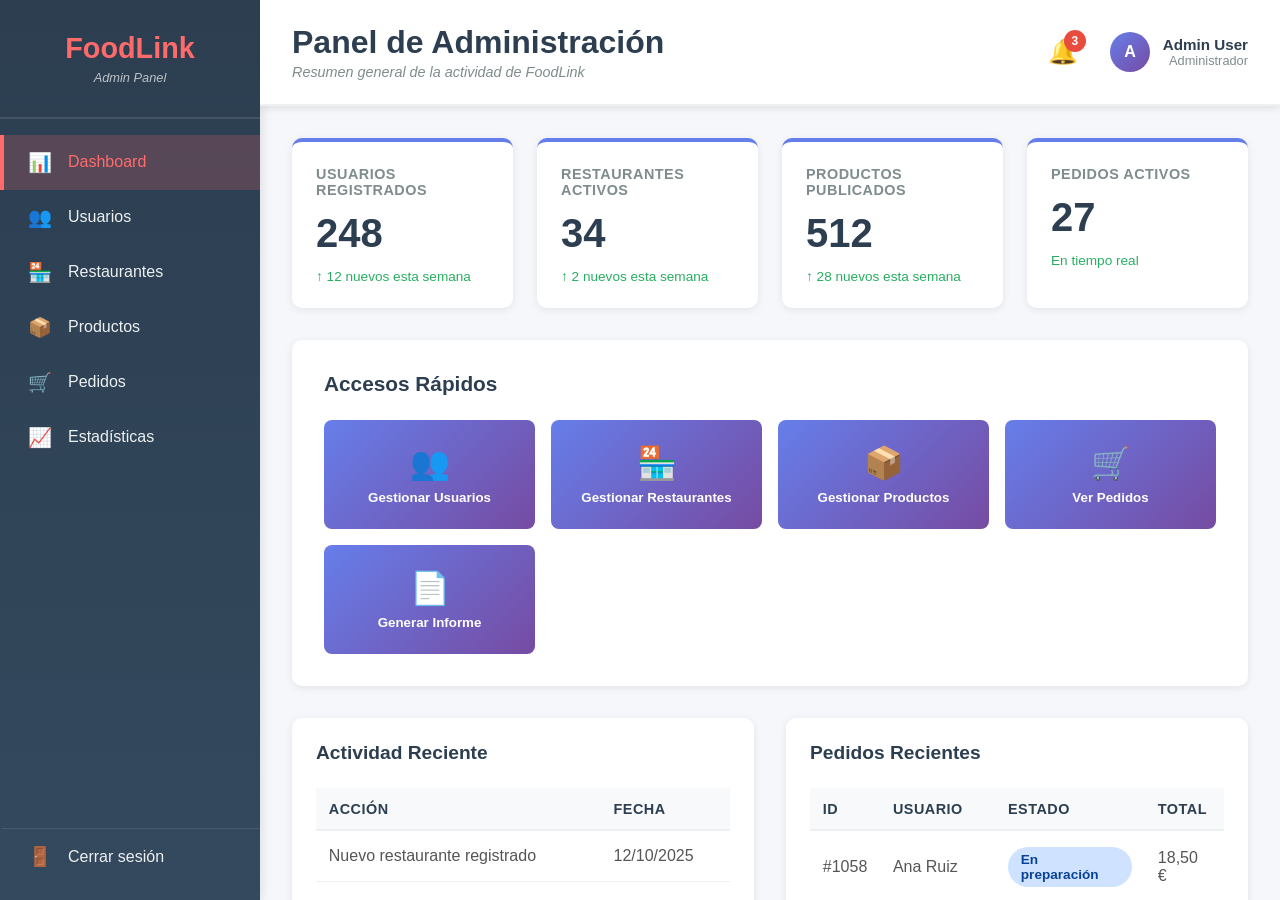
==== admin-dashboard.html @ 66c29ce4 "Admin/user dashboard hardcodeados. Panel admin + add/edit product form + orders list dashboard" ====
<!DOCTYPE html>
<html lang="es">
<head>
    <meta charset="UTF-8">
    <meta name="viewport" content="width=device-width, initial-scale=1.0">
    <link rel="stylesheet" href="admin-styles.css">
    <title>FoodLink - Panel de Administración</title>
</head>
<body class="admin-body">
    <!-- BARRA LATERAL -->
    <aside class="sidebar">
        <div class="sidebar-header">
            <h2>FoodLink</h2>
            <p class="sidebar-subtitle">Admin Panel</p>
        </div>

        <nav class="sidebar-nav">
            <a href="#" class="nav-item active">
                <span class="nav-icon">📊</span>
                <span>Dashboard</span>
            </a>
            <a href="#" class="nav-item">
                <span class="nav-icon">👥</span>
                <span>Usuarios</span>
            </a>
            <a href="#" class="nav-item">
                <span class="nav-icon">🏪</span>
                <span>Restaurantes</span>
            </a>
            <a href="./product-form.html" class="nav-item">
                <span class="nav-icon">📦</span>
                <span>Productos</span>
            </a>
            <a href="#" class="nav-item">
                <span class="nav-icon">🛒</span>
                <span>Pedidos</span>
            </a>
            <a href="#" class="nav-item">
                <span class="nav-icon">📈</span>
                <span>Estadísticas</span>
            </a>
            <a href="index.html" class="nav-item logout">
                <span class="nav-icon">🚪</span>
                <span>Cerrar sesión</span>
            </a>
        </nav>
    </aside>

    <!-- CONTENEDOR PRINCIPAL -->
    <div class="main-container">
        <!-- CABECERA SUPERIOR -->
        <header class="admin-header">
            <div class="header-left">
                <h1>Panel de Administración</h1>
                <p class="header-subtitle">Resumen general de la actividad de FoodLink</p>
            </div>

            <div class="header-right">
                <div class="admin-info">
                    <div class="notifications">
                        <span class="notification-icon">🔔</span>
                        <span class="notification-badge">3</span>
                    </div>
                    <div class="admin-profile">
                        <div class="avatar">A</div>
                        <div class="profile-info">
                            <p class="admin-name">Admin User</p>
                            <p class="admin-role">Administrador</p>
                        </div>
                    </div>
                </div>
            </div>
        </header>

        <!-- CONTENIDO PRINCIPAL -->
        <main class="dashboard-content">
            <!-- TARJETAS RESUMEN -->
            <section class="summary-cards">
                <div class="card">
                    <div class="card-header">Usuarios registrados</div>
                    <div class="card-number">248</div>
                    <div class="card-footer">↑ 12 nuevos esta semana</div>
                </div>

                <div class="card">
                    <div class="card-header">Restaurantes activos</div>
                    <div class="card-number">34</div>
                    <div class="card-footer">↑ 2 nuevos esta semana</div>
                </div>

                <div class="card">
                    <div class="card-header">Productos publicados</div>
                    <div class="card-number">512</div>
                    <div class="card-footer">↑ 28 nuevos esta semana</div>
                </div>

                <div class="card">
                    <div class="card-header">Pedidos activos</div>
                    <div class="card-number">27</div>
                    <div class="card-footer">En tiempo real</div>
                </div>
            </section>

            <!-- ACCESOS RÁPIDOS -->
            <section class="quick-access">
                <h2>Accesos Rápidos</h2>
                <div class="access-buttons">
                    <button class="access-btn" onclick="alert('Ir a Gestión de Usuarios')">
                        <span class="btn-icon">👥</span>
                        <span>Gestionar Usuarios</span>
                    </button>
                    <button class="access-btn" onclick="alert('Ir a Gestión de Restaurantes')">
                        <span class="btn-icon">🏪</span>
                        <span>Gestionar Restaurantes</span>
                    </button>
                    <button class="access-btn" onclick="alert('Ir a Gestión de Productos')">
                        <span class="btn-icon">📦</span>
                        <a href="./product-form.html" style="text-decoration: none; color: inherit;"><span>Gestionar Productos</span></a>
                    </button>
                    <button class="access-btn" onclick="alert('Ir a Ver Pedidos')">
                        <span class="btn-icon">🛒</span>
                        <a href="./orders-list.html" style="text-decoration: none; color: inherit;"><span>Ver Pedidos</span></a>
                    </button>
                    <button class="access-btn" onclick="alert('Generar Informe')">
                        <span class="btn-icon">📄</span>
                        <span>Generar Informe</span>
                    </button>
                </div>
            </section>

            <!-- DOS COLUMNAS: ACTIVIDAD RECIENTE Y PEDIDOS RECIENTES -->
            <section class="dashboard-grid">
                <!-- ACTIVIDAD RECIENTE -->
                <div class="card-section">
                    <h2>Actividad Reciente</h2>
                    <table class="activity-table">
                        <thead>
                            <tr>
                                <th>Acción</th>
                                <th>Fecha</th>
                            </tr>
                        </thead>
                        <tbody>
                            <tr>
                                <td>Nuevo restaurante registrado</td>
                                <td>12/10/2025</td>
                            </tr>
                            <tr>
                                <td>Producto actualizado</td>
                                <td>12/10/2025</td>
                            </tr>
                            <tr>
                                <td>Pedido #1054 entregado</td>
                                <td>12/10/2025</td>
                            </tr>
                            <tr>
                                <td>Usuario desactivado</td>
                                <td>11/10/2025</td>
                            </tr>
                            <tr>
                                <td>Restaurante verificado</td>
                                <td>11/10/2025</td>
                            </tr>
                        </tbody>
                    </table>
                </div>

                <!-- PEDIDOS RECIENTES -->
                <div class="card-section">
                    <h2>Pedidos Recientes</h2>
                    <table class="orders-table">
                        <thead>
                            <tr>
                                <th>ID</th>
                                <th>Usuario</th>
                                <th>Estado</th>
                                <th>Total</th>
                            </tr>
                        </thead>
                        <tbody>
                            <tr>
                                <td>#1058</td>
                                <td>Ana Ruiz</td>
                                <td><span class="status preparing">En preparación</span></td>
                                <td>18,50 €</td>
                            </tr>
                            <tr>
                                <td>#1057</td>
                                <td>Carlos Gil</td>
                                <td><span class="status delivered">Entregado</span></td>
                                <td>24,90 €</td>
                            </tr>
                            <tr>
                                <td>#1056</td>
                                <td>Marta López</td>
                                <td><span class="status pending">Pendiente</span></td>
                                <td>13,00 €</td>
                            </tr>
                            <tr>
                                <td>#1055</td>
                                <td>Jorge Martín</td>
                                <td><span class="status delivering">En camino</span></td>
                                <td>32,75 €</td>
                            </tr>
                        </tbody>
                    </table>
                </div>
            </section>
        </main>
    </div>

    <script>
        // Seleccionar todos los items de navegación
        const navItems = document.querySelectorAll('.nav-item');

        navItems.forEach(item => {
            item.addEventListener('click', function(e) {
                // No aplicar estilo active al cerrar sesión
                if (!this.classList.contains('logout')) {
                    e.preventDefault();
                    
                    // Remover clase active de todos los items
                    navItems.forEach(nav => nav.classList.remove('active'));
                    
                    // Añadir clase active al item clickeado
                    this.classList.add('active');
                }
            });
        });
    </script>
</body>
</html>
---- admin-styles.css ----
/* =====================
   RESET Y ESTILOS BASE
   ===================== */

* {
    margin: 0;
    padding: 0;
    box-sizing: border-box;
}

html {
    height: 100%;
}

.admin-body {
    font-family: 'Segoe UI', Tahoma, Geneva, Verdana, sans-serif;
    background-color: #f5f7fa;
    height: 100vh;
    display: flex;
    color: #333;
    overflow: hidden;
}

/* =====================
   BARRA LATERAL
   ===================== */

.sidebar {
    width: 260px;
    background: linear-gradient(180deg, #2c3e50 0%, #34495e 100%);
    color: white;
    display: flex;
    flex-direction: column;
    box-shadow: 2px 0 10px rgba(0, 0, 0, 0.1);
    overflow-y: auto;
}

.sidebar-header {
    padding: 2rem 1.5rem;
    border-bottom: 2px solid rgba(255, 255, 255, 0.1);
    text-align: center;
}

.sidebar-header h2 {
    font-size: 1.8rem;
    color: #ff6b6b;
    margin-bottom: 0.3rem;
    font-weight: 700;
}

.sidebar-subtitle {
    font-size: 0.8rem;
    color: #bdc3c7;
    font-style: italic;
}

.sidebar-nav {
    display: flex;
    flex-direction: column;
    padding: 1rem 0;
    flex: 1;
}

.nav-item {
    display: flex;
    align-items: center;
    padding: 1rem 1.5rem;
    color: #ecf0f1;
    text-decoration: none;
    transition: all 0.3s ease;
    border-left: 4px solid transparent;
    font-weight: 500;
}

.nav-item:hover {
    background-color: rgba(255, 107, 107, 0.1);
    border-left-color: #ff6b6b;
    color: #fff;
}

.nav-item.active {
    background-color: rgba(255, 107, 107, 0.2);
    border-left-color: #ff6b6b;
    color: #ff6b6b;
}

.nav-icon {
    display: inline-block;
    margin-right: 1rem;
    font-size: 1.2rem;
}

.nav-item.logout {
    margin-top: auto;
    border-top: 1px solid rgba(255, 255, 255, 0.1);
}

/* =====================
   CONTENEDOR PRINCIPAL
   ===================== */

.main-container {
    flex: 1;
    display: flex;
    flex-direction: column;
    overflow: hidden;
}

/* =====================
   CABECERA SUPERIOR
   ===================== */

.admin-header {
    background-color: white;
    padding: 1.5rem 2rem;
    display: flex;
    justify-content: space-between;
    align-items: center;
    box-shadow: 0 2px 8px rgba(0, 0, 0, 0.1);
    border-bottom: 2px solid #f0f0f0;
}

.header-left h1 {
    font-size: 2rem;
    color: #2c3e50;
    margin-bottom: 0.2rem;
}

.header-subtitle {
    font-size: 0.9rem;
    color: #7f8c8d;
    font-style: italic;
}

.admin-info {
    display: flex;
    align-items: center;
    gap: 2rem;
}

.notifications {
    position: relative;
    cursor: pointer;
    font-size: 1.5rem;
}

.notification-badge {
    position: absolute;
    top: -8px;
    right: -8px;
    background-color: #e74c3c;
    color: white;
    border-radius: 50%;
    width: 22px;
    height: 22px;
    display: flex;
    align-items: center;
    justify-content: center;
    font-size: 0.75rem;
    font-weight: 700;
}

.admin-profile {
    display: flex;
    align-items: center;
    gap: 0.8rem;
}

.avatar {
    width: 40px;
    height: 40px;
    border-radius: 50%;
    background: linear-gradient(135deg, #667eea 0%, #764ba2 100%);
    color: white;
    display: flex;
    align-items: center;
    justify-content: center;
    font-weight: 700;
    font-size: 1rem;
}

.profile-info {
    text-align: right;
}

.admin-name {
    font-size: 0.95rem;
    font-weight: 600;
    color: #2c3e50;
    margin: 0;
}

.admin-role {
    font-size: 0.8rem;
    color: #7f8c8d;
    margin: 0;
}

/* =====================
   CONTENIDO PRINCIPAL
   ===================== */

.dashboard-content {
    flex: 1;
    overflow-y: auto;
    padding: 2rem;
}

/* =====================
   TARJETAS RESUMEN
   ===================== */

.summary-cards {
    display: grid;
    grid-template-columns: repeat(auto-fit, minmax(220px, 1fr));
    gap: 1.5rem;
    margin-bottom: 2rem;
}

.card {
    background: white;
    padding: 1.5rem;
    border-radius: 10px;
    box-shadow: 0 2px 8px rgba(0, 0, 0, 0.08);
    border-top: 4px solid #667eea;
    transition: all 0.3s ease;
}

.card:hover {
    box-shadow: 0 4px 16px rgba(0, 0, 0, 0.12);
    transform: translateY(-2px);
}

.card-header {
    font-size: 0.9rem;
    color: #7f8c8d;
    font-weight: 600;
    margin-bottom: 0.8rem;
    text-transform: uppercase;
    letter-spacing: 0.5px;
}

.card-number {
    font-size: 2.5rem;
    font-weight: 700;
    color: #2c3e50;
    margin-bottom: 0.8rem;
}

.card-footer {
    font-size: 0.85rem;
    color: #27ae60;
    font-weight: 500;
}

/* =====================
   ACCESOS RÁPIDOS
   ===================== */

.quick-access {
    background: white;
    padding: 2rem;
    border-radius: 10px;
    box-shadow: 0 2px 8px rgba(0, 0, 0, 0.08);
    margin-bottom: 2rem;
}

.quick-access h2 {
    font-size: 1.3rem;
    color: #2c3e50;
    margin-bottom: 1.5rem;
    font-weight: 700;
}

.access-buttons {
    display: grid;
    grid-template-columns: repeat(auto-fit, minmax(180px, 1fr));
    gap: 1rem;
}

.access-btn {
    display: flex;
    flex-direction: column;
    align-items: center;
    justify-content: center;
    padding: 1.5rem;
    background: linear-gradient(135deg, #667eea 0%, #764ba2 100%);
    color: white;
    border: none;
    border-radius: 8px;
    cursor: pointer;
    transition: all 0.3s ease;
    font-weight: 600;
    text-align: center;
}

.access-btn:hover {
    transform: translateY(-4px);
    box-shadow: 0 8px 16px rgba(102, 126, 234, 0.3);
}

.btn-icon {
    font-size: 2rem;
    margin-bottom: 0.5rem;
}

/* =====================
   GRID DE DOS COLUMNAS
   ===================== */

.dashboard-grid {
    display: grid;
    grid-template-columns: 1fr 1fr;
    gap: 2rem;
}

.card-section {
    background: white;
    padding: 1.5rem;
    border-radius: 10px;
    box-shadow: 0 2px 8px rgba(0, 0, 0, 0.08);
}

.card-section h2 {
    font-size: 1.2rem;
    color: #2c3e50;
    margin-bottom: 1.5rem;
    font-weight: 700;
}

/* =====================
   TABLAS
   ===================== */

.activity-table,
.orders-table {
    width: 100%;
    border-collapse: collapse;
}

.activity-table th,
.orders-table th {
    background-color: #f8f9fa;
    padding: 0.8rem;
    text-align: left;
    font-weight: 600;
    color: #2c3e50;
    border-bottom: 2px solid #ecf0f1;
    font-size: 0.9rem;
    text-transform: uppercase;
    letter-spacing: 0.5px;
}

.activity-table td,
.orders-table td {
    padding: 1rem 0.8rem;
    border-bottom: 1px solid #ecf0f1;
    color: #555;
}

.activity-table tbody tr:hover,
.orders-table tbody tr:hover {
    background-color: #f8f9fa;
}

/* =====================
   ESTADOS
   ===================== */

.status {
    display: inline-block;
    padding: 0.3rem 0.8rem;
    border-radius: 20px;
    font-size: 0.85rem;
    font-weight: 600;
}

.status.pending {
    background-color: #fff3cd;
    color: #856404;
}

.status.preparing {
    background-color: #cfe2ff;
    color: #084298;
}

.status.delivering {
    background-color: #d1e7dd;
    color: #0f5132;
}

.status.delivered {
    background-color: #d1e7dd;
    color: #0f5132;
}

/* =====================
   SCROLLBAR PERSONALIZADO
   ===================== */

.sidebar::-webkit-scrollbar,
.dashboard-content::-webkit-scrollbar {
    width: 6px;
}

.sidebar::-webkit-scrollbar-track,
.dashboard-content::-webkit-scrollbar-track {
    background: rgba(0, 0, 0, 0.1);
}

.sidebar::-webkit-scrollbar-thumb,
.dashboard-content::-webkit-scrollbar-thumb {
    background: rgba(255, 255, 255, 0.3);
    border-radius: 3px;
}

.sidebar::-webkit-scrollbar-thumb:hover,
.dashboard-content::-webkit-scrollbar-thumb:hover {
    background: rgba(255, 255, 255, 0.5);
}

/* =====================
   MEDIA QUERIES
   ===================== */

@media (max-width: 1200px) {
    .sidebar {
        width: 220px;
    }

    .dashboard-grid {
        grid-template-columns: 1fr;
    }

    .summary-cards {
        grid-template-columns: repeat(auto-fit, minmax(180px, 1fr));
    }
}

@media (max-width: 768px) {
    .admin-body {
        flex-direction: column;
    }

    .sidebar {
        width: 100%;
        max-height: 60px;
        flex-direction: row;
        overflow-x: auto;
    }

    .sidebar-header {
        padding: 0.8rem 1rem;
        border-bottom: none;
        border-right: 2px solid rgba(255, 255, 255, 0.1);
        min-width: 150px;
    }

    .sidebar-header h2 {
        font-size: 1.2rem;
    }

    .sidebar-subtitle {
        display: none;
    }

    .sidebar-nav {
        flex-direction: row;
        flex: 1;
        padding: 0;
    }

    .nav-item {
        padding: 0.8rem 1rem;
        border-left: none;
        border-bottom: 3px solid transparent;
    }

    .nav-item:hover,
    .nav-item.active {
        border-left: none;
        border-bottom-color: #ff6b6b;
    }

    .admin-header {
        flex-direction: column;
        gap: 1rem;
    }

    .header-left {
        width: 100%;
    }

    .header-right {
        width: 100%;
    }

    .admin-header h1 {
        font-size: 1.5rem;
    }

    .dashboard-content {
        padding: 1rem;
    }

    .summary-cards {
        grid-template-columns: repeat(2, 1fr);
    }

    .access-buttons {
        grid-template-columns: repeat(2, 1fr);
    }

    .dashboard-grid {
        grid-template-columns: 1fr;
    }

    .card-section {
        padding: 1rem;
    }

    table {
        font-size: 0.85rem;
    }

    .activity-table th,
    .orders-table th,
    .activity-table td,
    .orders-table td {
        padding: 0.6rem 0.4rem;
    }
}

@media (max-width: 480px) {
    .sidebar {
        max-height: auto;
    }

    .sidebar-nav {
        overflow-x: auto;
    }

    .nav-item span:last-child {
        display: none;
    }

    .summary-cards {
        grid-template-columns: 1fr;
    }

    .access-buttons {
        grid-template-columns: 1fr;
    }

    .admin-header {
        padding: 1rem;
    }

    .header-left h1 {
        font-size: 1.3rem;
    }

    .admin-info {
        gap: 1rem;
    }

    .card-number {
        font-size: 2rem;
    }
}
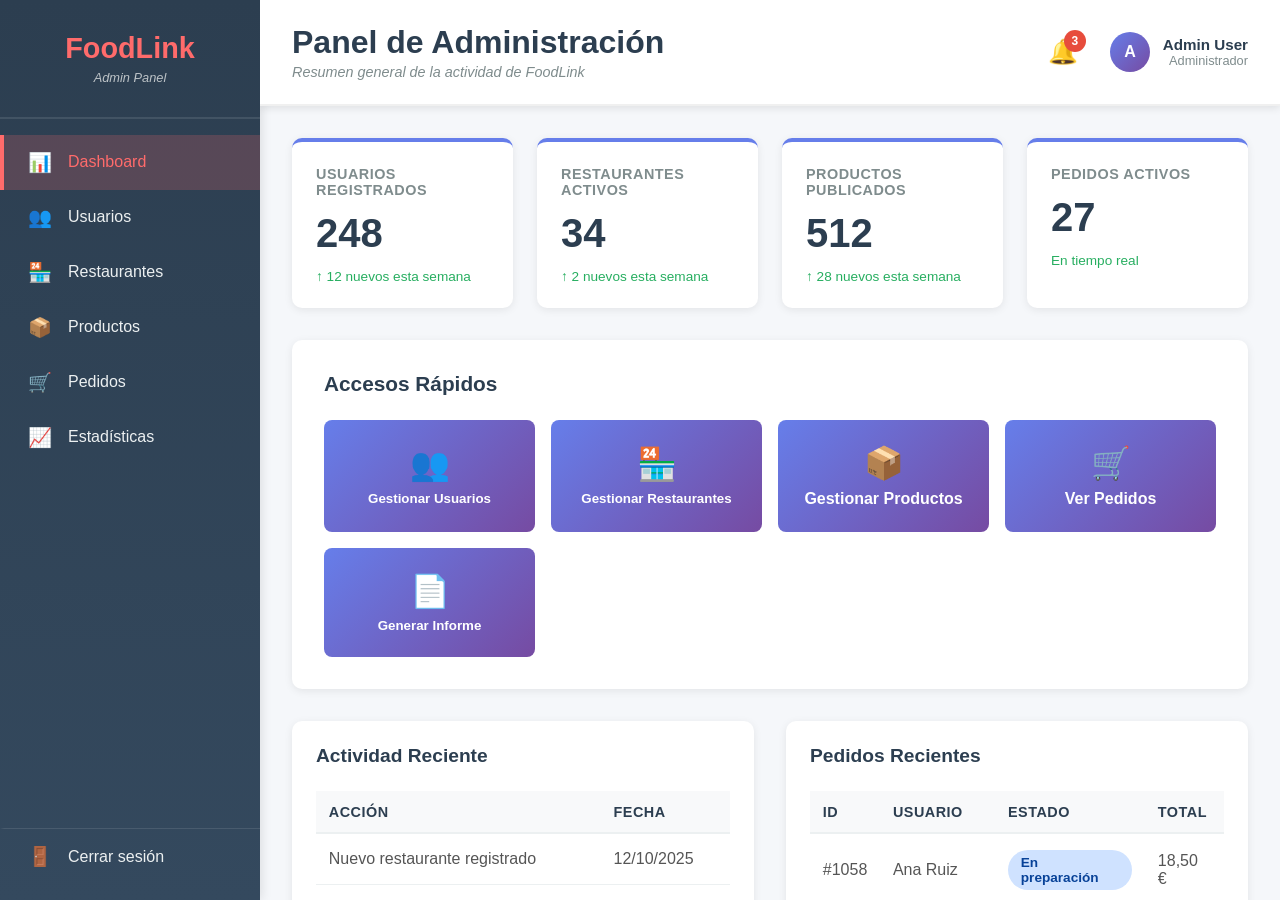
==== commit 79d80c1c: "feat: link to orders / product management" ====
--- a/admin-dashboard.html
+++ b/admin-dashboard.html
@@ -15,6 +15,7 @@
         </div>
 
         <nav class="sidebar-nav">
+            
             <a href="#" class="nav-item active">
                 <span class="nav-icon">📊</span>
                 <span>Dashboard</span>
@@ -31,7 +32,7 @@
                 <span class="nav-icon">📦</span>
                 <span>Productos</span>
             </a>
-            <a href="#" class="nav-item">
+            <a href="./orders-list.html" class="nav-item"> <!-- Link to orders list -->
                 <span class="nav-icon">🛒</span>
                 <span>Pedidos</span>
             </a>
@@ -105,22 +106,22 @@
             <section class="quick-access">
                 <h2>Accesos Rápidos</h2>
                 <div class="access-buttons">
-                    <button class="access-btn" onclick="alert('Ir a Gestión de Usuarios')">
+                    <button class="access-btn">
                         <span class="btn-icon">👥</span>
                         <span>Gestionar Usuarios</span>
                     </button>
-                    <button class="access-btn" onclick="alert('Ir a Gestión de Restaurantes')">
+                    <button class="access-btn">
                         <span class="btn-icon">🏪</span>
                         <span>Gestionar Restaurantes</span>
                     </button>
-                    <button class="access-btn" onclick="alert('Ir a Gestión de Productos')">
+                    <a href="./product-form.html" class="access-btn" style="text-decoration: none; color: white;">
                         <span class="btn-icon">📦</span>
-                        <a href="./product-form.html" style="text-decoration: none; color: inherit;"><span>Gestionar Productos</span></a>
-                    </button>
-                    <button class="access-btn" onclick="alert('Ir a Ver Pedidos')">
+                        <span>Gestionar Productos</span>
+                    </a>
+                    <a href="./orders-list.html" class="access-btn" style="text-decoration: none; color: white;">
                         <span class="btn-icon">🛒</span>
-                        <a href="./orders-list.html" style="text-decoration: none; color: inherit;"><span>Ver Pedidos</span></a>
-                    </button>
+                        <span>Ver Pedidos</span>
+                    </a>
                     <button class="access-btn" onclick="alert('Generar Informe')">
                         <span class="btn-icon">📄</span>
                         <span>Generar Informe</span>
